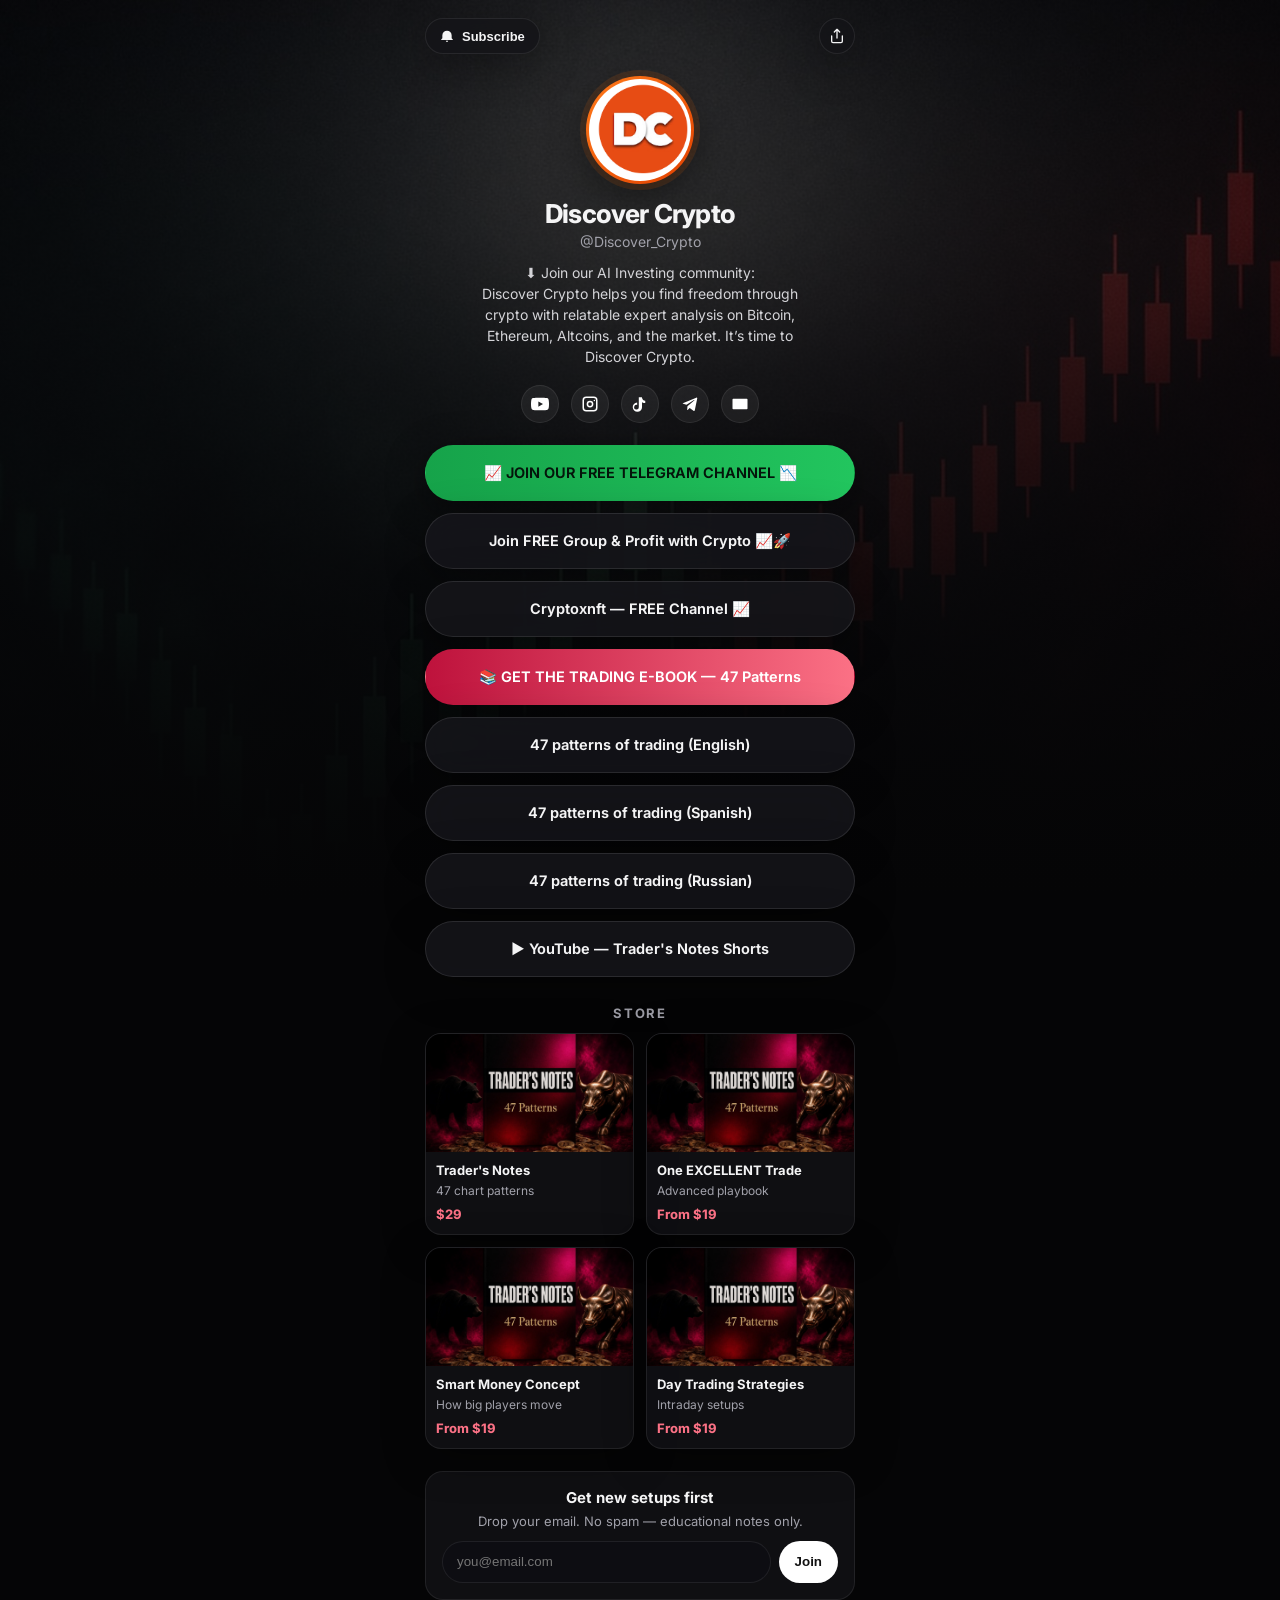
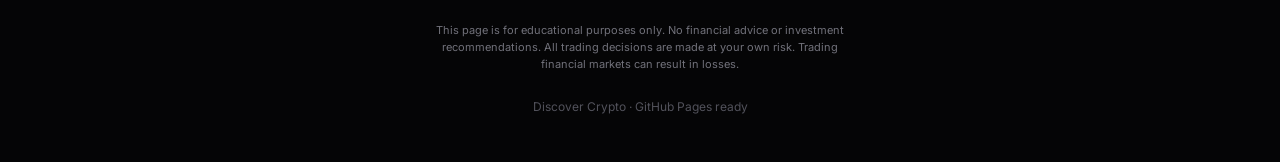
==== index.html @ 6f2336ed "Add files via upload" ====
<!DOCTYPE html>
<html lang="en">
<head>
  <meta charset="UTF-8" />
  <meta name="viewport" content="width=device-width, initial-scale=1, viewport-fit=cover" />
  <title>Discover Crypto — Link in Bio</title>
  <meta name="description" content="@Discover_Crypto | Discover Crypto helps you find freedom through crypto with relatable expert analysis on Bitcoin, Ethereum, Altcoins, and the market." />
  <meta name="theme-color" content="#050506" />
  <link rel="icon" href="./assets/profile.png" />
  <link rel="preconnect" href="https://fonts.googleapis.com" />
  <link rel="preconnect" href="https://fonts.gstatic.com" crossorigin />
  <link href="https://fonts.googleapis.com/css2?family=Inter:wght@400;500;600;700;800&display=swap" rel="stylesheet" />
  <link rel="stylesheet" href="./css/style.css" />
</head>
<body>
  <main class="app">
    <div class="topbar">
      <button class="chip" id="subscribeBtn" type="button">
        <svg width="14" height="14" viewBox="0 0 24 24" fill="none"><path d="M12 22a2 2 0 0 0 2-2H10a2 2 0 0 0 2 2Zm8-6V11a8 8 0 1 0-16 0v5l-2 2v1h20v-1l-2-2Z" fill="currentColor"/></svg>
        Subscribe
      </button>
      <button class="icon-btn" id="shareBtn" type="button" aria-label="Share">
        <svg width="16" height="16" viewBox="0 0 24 24" fill="none"><path d="M4 12v8a2 2 0 0 0 2 2h12a2 2 0 0 0 2-2v-8M16 6l-4-4-4 4M12 2v13" stroke="currentColor" stroke-width="2" stroke-linecap="round" stroke-linejoin="round"/></svg>
      </button>
    </div>

    <section class="profile">
      <div class="avatar-wrap">
        <img src="./assets/profile.png" alt="Discover Crypto logo" />
      </div>
      <h1 class="name">Discover Crypto</h1>
      <p class="handle">@Discover_Crypto</p>
      <p class="bio">⬇️ Join our AI Investing community:<br/>Discover Crypto helps you find freedom through crypto with relatable expert analysis on Bitcoin, Ethereum, Altcoins, and the market. It’s time to Discover Crypto.</p>
    </section>

    <nav class="socials" aria-label="Social links">
      <a href="https://www.youtube.com/@TradersNotes" target="_blank" rel="noopener" aria-label="YouTube">
        <svg viewBox="0 0 24 24"><path d="M23.5 6.2a3 3 0 0 0-2.1-2.1C19.5 3.6 12 3.6 12 3.6s-7.5 0-9.4.5A3 3 0 0 0 .5 6.2 31 31 0 0 0 0 12a31 31 0 0 0 .5 5.8 3 3 0 0 0 2.1 2.1c1.9.5 9.4.5 9.4.5s7.5 0 9.4-.5a3 3 0 0 0 2.1-2.1A31 31 0 0 0 24 12a31 31 0 0 0-.5-5.8ZM9.8 15.5V8.5L16 12l-6.2 3.5Z"/></svg>
      </a>
      <a href="https://www.instagram.com/traders_notes_ebook/" target="_blank" rel="noopener" aria-label="Instagram">
        <svg viewBox="0 0 24 24"><path d="M7 2h10a5 5 0 0 1 5 5v10a5 5 0 0 1-5 5H7a5 5 0 0 1-5-5V7a5 5 0 0 1 5-5Zm10 2H7a3 3 0 0 0-3 3v10a3 3 0 0 0 3 3h10a3 3 0 0 0 3-3V7a3 3 0 0 0-3-3Zm-5 3.5A4.5 4.5 0 1 1 7.5 12 4.5 4.5 0 0 1 12 7.5Zm0 2A2.5 2.5 0 1 0 14.5 12 2.5 2.5 0 0 0 12 9.5ZM17.8 6.2a1 1 0 1 1-1 1 1 1 0 0 1 1-1Z"/></svg>
      </a>
      <a href="https://www.tiktok.com/@traders_notes_team" target="_blank" rel="noopener" aria-label="TikTok">
        <svg viewBox="0 0 24 24"><path d="M14.5 3c.4 2.6 1.8 4.4 4.5 4.7v3.1c-1.5 0-2.9-.5-4.3-1.3v6.7A6.2 6.2 0 1 1 8.2 10v3.2a3.1 3.1 0 1 0 2.2 3V3h4.1Z"/></svg>
      </a>
      <a href="https://t.me/+TPwMDtACfeI5MmRh" target="_blank" rel="noopener" aria-label="Telegram">
        <svg viewBox="0 0 24 24"><path d="M21.7 4.3 18.4 20.2c-.2 1.1-.9 1.3-1.8.8l-5-3.7-2.4 2.3c-.3.3-.5.5-1 .5l.4-5.1L17.9 7c.4-.4 0-.6-.6-.2l-10 6.3-4.3-1.3c-.9-.3-.9-.9.2-1.3L20.3 3.5c.8-.3 1.5.2 1.4.8Z"/></svg>
      </a>
      <a href="mailto:easytradingeasy@gmail.com" aria-label="Email">
        <svg viewBox="0 0 24 24"><path d="M3 5h18a1 1 0 0 1 1 1v12a1 1 0 0 1-1 1H3a1 1 0 0 1-1-1V6a1 1 0 0 1 1-1Zm9 7.2L4.3 6.6h15.4L12 12.2Zm0 2.3 8-6.2V18H4V8.3l8 6.2Z"/></svg>
      </a>
    </nav>

    <section class="links">
      <a class="link-btn primary" href="https://t.me/+TPwMDtACfeI5MmRh" target="_blank" rel="noopener">📈 JOIN OUR FREE TELEGRAM CHANNEL 📉</a>
      <a class="link-btn" href="https://t.me/+TPwMDtACfeI5MmRh" target="_blank" rel="noopener">Join FREE Group &amp; Profit with Crypto 📈🚀</a>
      <a class="link-btn" href="https://cryptoxnft.org" target="_blank" rel="noopener">Cryptoxnft — FREE Channel 📈</a>
      <a class="link-btn hot" href="https://gtraders.gumroad.com/l/TradersNotes" target="_blank" rel="noopener">📚 GET THE TRADING E-BOOK — 47 Patterns</a>
      <a class="link-btn" href="https://gtraders.gumroad.com/l/TradersNotes" target="_blank" rel="noopener">47 patterns of trading (English)</a>
      <a class="link-btn" href="https://gtraders.gumroad.com/l/TradersNotes" target="_blank" rel="noopener">47 patterns of trading (Spanish)</a>
      <a class="link-btn" href="https://gtraders.gumroad.com/l/TradersNotes" target="_blank" rel="noopener">47 patterns of trading (Russian)</a>
      <a class="link-btn" href="https://www.youtube.com/@TradersNotes" target="_blank" rel="noopener">▶️ YouTube — Trader's Notes Shorts</a>
    </section>

    <h2 class="section-title">Store</h2>
    <section class="store">
      <a class="product" href="https://gtraders.gumroad.com/l/TradersNotes" target="_blank" rel="noopener">
        <img src="./assets/book-main.jpg" alt="Trader's Notes book cover" />
        <div class="product-body">
          <h3>Trader's Notes</h3>
          <p>47 chart patterns</p>
          <div class="price">$29</div>
        </div>
      </a>
      <a class="product" href="https://gtraders.gumroad.com/l/TradersNotes" target="_blank" rel="noopener">
        <img src="./assets/book-main.jpg" alt="One Excellent Trade" />
        <div class="product-body">
          <h3>One EXCELLENT Trade</h3>
          <p>Advanced playbook</p>
          <div class="price">From $19</div>
        </div>
      </a>
      <a class="product" href="https://gtraders.gumroad.com/l/TradersNotes" target="_blank" rel="noopener">
        <img src="./assets/book-main.jpg" alt="Smart Money Concept" />
        <div class="product-body">
          <h3>Smart Money Concept</h3>
          <p>How big players move</p>
          <div class="price">From $19</div>
        </div>
      </a>
      <a class="product" href="https://gtraders.gumroad.com/l/TradersNotes" target="_blank" rel="noopener">
        <img src="./assets/book-main.jpg" alt="Day Trading Strategies" />
        <div class="product-body">
          <h3>Day Trading Strategies</h3>
          <p>Intraday setups</p>
          <div class="price">From $19</div>
        </div>
      </a>
    </section>

    <section class="email-box">
      <h3>Get new setups first</h3>
      <p>Drop your email. No spam — educational notes only.</p>
      <form class="email-row" id="emailForm">
        <input type="email" name="email" placeholder="you@email.com" required />
        <button type="submit">Join</button>
      </form>
    </section>

    <p class="disclaimer">
      This page is for educational purposes only. No financial advice or investment recommendations.
      All trading decisions are made at your own risk. Trading financial markets can result in losses.
    </p>
    <p class="footer">Discover Crypto · GitHub Pages ready</p>
  </main>

  <div class="toast" id="toast"></div>

  <div class="modal" id="subscribeModal">
    <div class="modal-card">
      <h3>Subscribe</h3>
      <p>Get notified when new pattern notes drop.</p>
      <form id="subForm">
        <input type="email" placeholder="Email address" required />
        <div style="display:flex;gap:8px;margin-top:12px;">
          <button type="button" class="link-btn" id="closeModal" style="flex:1;min-height:42px;">Close</button>
          <button type="submit" class="link-btn primary" style="flex:1;min-height:42px;">Subscribe</button>
        </div>
      </form>
    </div>
  </div>

  <script src="./js/main.js"></script>
</body>
</html>
---- css/style.css ----
:root {
  --bg: #0b0c10;
  --card: rgba(18, 18, 22, 0.72);
  --card-solid: #16161c;
  --line: rgba(255, 255, 255, 0.08);
  --text: #f4f4f5;
  --muted: #a1a1aa;
  --green: #22c55e;
  --red: #ef4444;
  --accent: #e24100;
  --orange: #ff6a00;
  --radius: 18px;
  --max: 430px;
  --shadow: 0 10px 40px rgba(0, 0, 0, 0.35);
}

* { box-sizing: border-box; margin: 0; padding: 0; }

html, body {
  min-height: 100%;
  background: #050506;
  color: var(--text);
  font-family: Inter, ui-sans-serif, system-ui, -apple-system, "Segoe UI", sans-serif;
  -webkit-font-smoothing: antialiased;
}

body {
  background:
    linear-gradient(180deg, rgba(5,5,8,.55) 0%, rgba(5,5,8,.82) 42%, #050506 100%),
    url("../assets/bg.jpg") center top / cover no-repeat fixed;
}

a { color: inherit; text-decoration: none; }

.app {
  width: min(var(--max), calc(100% - 28px));
  margin: 0 auto;
  padding: 18px 0 48px;
}

.topbar {
  display: flex;
  justify-content: space-between;
  align-items: center;
  margin-bottom: 22px;
}

.chip, .icon-btn {
  background: rgba(20, 20, 24, 0.78);
  border: 1px solid var(--line);
  backdrop-filter: blur(16px);
  color: var(--text);
  box-shadow: var(--shadow);
}

.chip {
  display: inline-flex;
  align-items: center;
  gap: 8px;
  height: 36px;
  padding: 0 14px;
  border-radius: 999px;
  font-size: 13px;
  font-weight: 600;
  cursor: pointer;
}

.icon-btn {
  width: 36px;
  height: 36px;
  border-radius: 50%;
  display: grid;
  place-items: center;
  cursor: pointer;
}

.profile {
  text-align: center;
}

.avatar-wrap {
  width: 108px;
  height: 108px;
  margin: 0 auto 14px;
  border-radius: 50%;
  padding: 3px;
  background: linear-gradient(135deg, #ff7a1a, #e24100);
  box-shadow: 0 0 0 6px rgba(255,106,0,0.12), 0 16px 40px rgba(0,0,0,.45);
}

.avatar-wrap img {
  width: 100%;
  height: 100%;
  object-fit: cover;
  border-radius: 50%;
  display: block;
  background: #e24100;
}

.name {
  font-size: 26px;
  letter-spacing: -0.03em;
  font-weight: 750;
}

.handle {
  margin-top: 4px;
  color: var(--muted);
  font-size: 14px;
}

.bio {
  margin: 12px auto 0;
  max-width: 360px;
  color: #d4d4d8;
  font-size: 14px;
  line-height: 1.5;
}

.socials {
  display: flex;
  justify-content: center;
  gap: 12px;
  margin: 18px 0 22px;
}

.socials a {
  width: 38px;
  height: 38px;
  border-radius: 50%;
  display: grid;
  place-items: center;
  background: rgba(255,255,255,0.06);
  border: 1px solid var(--line);
  transition: transform .2s ease, background .2s ease;
}

.socials a:hover { transform: translateY(-2px); background: rgba(255,255,255,0.12); }
.socials svg { width: 18px; height: 18px; fill: #fff; }

.links { display: grid; gap: 12px; }

.link-btn {
  display: flex;
  align-items: center;
  justify-content: center;
  min-height: 56px;
  padding: 12px 18px;
  border-radius: 999px;
  background: rgba(22, 22, 28, 0.82);
  border: 1px solid rgba(255,255,255,0.1);
  backdrop-filter: blur(18px);
  font-weight: 650;
  font-size: 14.5px;
  text-align: center;
  line-height: 1.35;
  box-shadow: var(--shadow);
  transition: transform .18s ease, border-color .18s ease, background .18s ease;
}

.link-btn:hover {
  transform: translateY(-2px);
  border-color: rgba(34,197,94,.45);
  background: rgba(28, 28, 36, 0.92);
}

.link-btn.primary {
  background: linear-gradient(90deg, #16a34a, #22c55e);
  color: #04140a;
  border-color: transparent;
}

.link-btn.hot {
  background: linear-gradient(90deg, #be123c, #fb7185);
  color: #fff;
  border-color: transparent;
}

.section-title {
  margin: 28px 0 12px;
  text-align: center;
  font-size: 13px;
  letter-spacing: .14em;
  text-transform: uppercase;
  color: #a1a1aa;
  font-weight: 700;
}

.store {
  display: grid;
  grid-template-columns: 1fr 1fr;
  gap: 12px;
}

.product {
  background: rgba(18,18,22,.78);
  border: 1px solid var(--line);
  border-radius: 16px;
  overflow: hidden;
  box-shadow: var(--shadow);
  transition: transform .18s ease;
}

.product:hover { transform: translateY(-3px); }

.product img {
  width: 100%;
  height: 118px;
  object-fit: cover;
  display: block;
}

.product-body { padding: 10px 10px 12px; }
.product-body h3 {
  font-size: 13px;
  font-weight: 700;
  line-height: 1.3;
}
.product-body p {
  margin-top: 4px;
  font-size: 12px;
  color: var(--muted);
}
.price {
  margin-top: 8px;
  font-size: 13px;
  font-weight: 750;
  color: #fb7185;
}

.email-box {
  margin-top: 22px;
  padding: 16px;
  border-radius: var(--radius);
  background: rgba(18,18,22,.78);
  border: 1px solid var(--line);
  text-align: center;
}

.email-box h3 { font-size: 15px; margin-bottom: 6px; }
.email-box p { color: var(--muted); font-size: 13px; margin-bottom: 12px; }

.email-row {
  display: flex;
  gap: 8px;
}

.email-row input {
  flex: 1;
  height: 42px;
  border-radius: 999px;
  border: 1px solid var(--line);
  background: #0d0d12;
  color: #fff;
  padding: 0 14px;
  outline: none;
}

.email-row button {
  height: 42px;
  border: 0;
  border-radius: 999px;
  padding: 0 16px;
  font-weight: 700;
  cursor: pointer;
  background: #fff;
  color: #111;
}

.disclaimer {
  margin-top: 22px;
  color: #71717a;
  font-size: 11px;
  line-height: 1.55;
  text-align: center;
}

.footer {
  margin-top: 26px;
  text-align: center;
  color: #52525b;
  font-size: 12px;
}

.toast {
  position: fixed;
  left: 50%;
  bottom: 24px;
  transform: translateX(-50%) translateY(20px);
  background: #fff;
  color: #111;
  padding: 10px 16px;
  border-radius: 999px;
  font-size: 13px;
  font-weight: 650;
  opacity: 0;
  pointer-events: none;
  transition: .25s ease;
  z-index: 20;
}

.toast.show {
  opacity: 1;
  transform: translateX(-50%) translateY(0);
}

.modal {
  position: fixed;
  inset: 0;
  background: rgba(0,0,0,.55);
  display: none;
  place-items: center;
  z-index: 30;
  padding: 20px;
}

.modal.open { display: grid; }

.modal-card {
  width: min(360px, 100%);
  background: #16161c;
  border: 1px solid var(--line);
  border-radius: 18px;
  padding: 18px;
}

.modal-card h3 { margin-bottom: 8px; }
.modal-card p { color: var(--muted); font-size: 13px; margin-bottom: 14px; }
.modal-card input {
  width: 100%;
  height: 40px;
  border-radius: 10px;
  border: 1px solid var(--line);
  background: #0d0d12;
  color: #fff;
  padding: 0 12px;
}

@media (min-width: 900px) {
  body { background-attachment: fixed; }
}
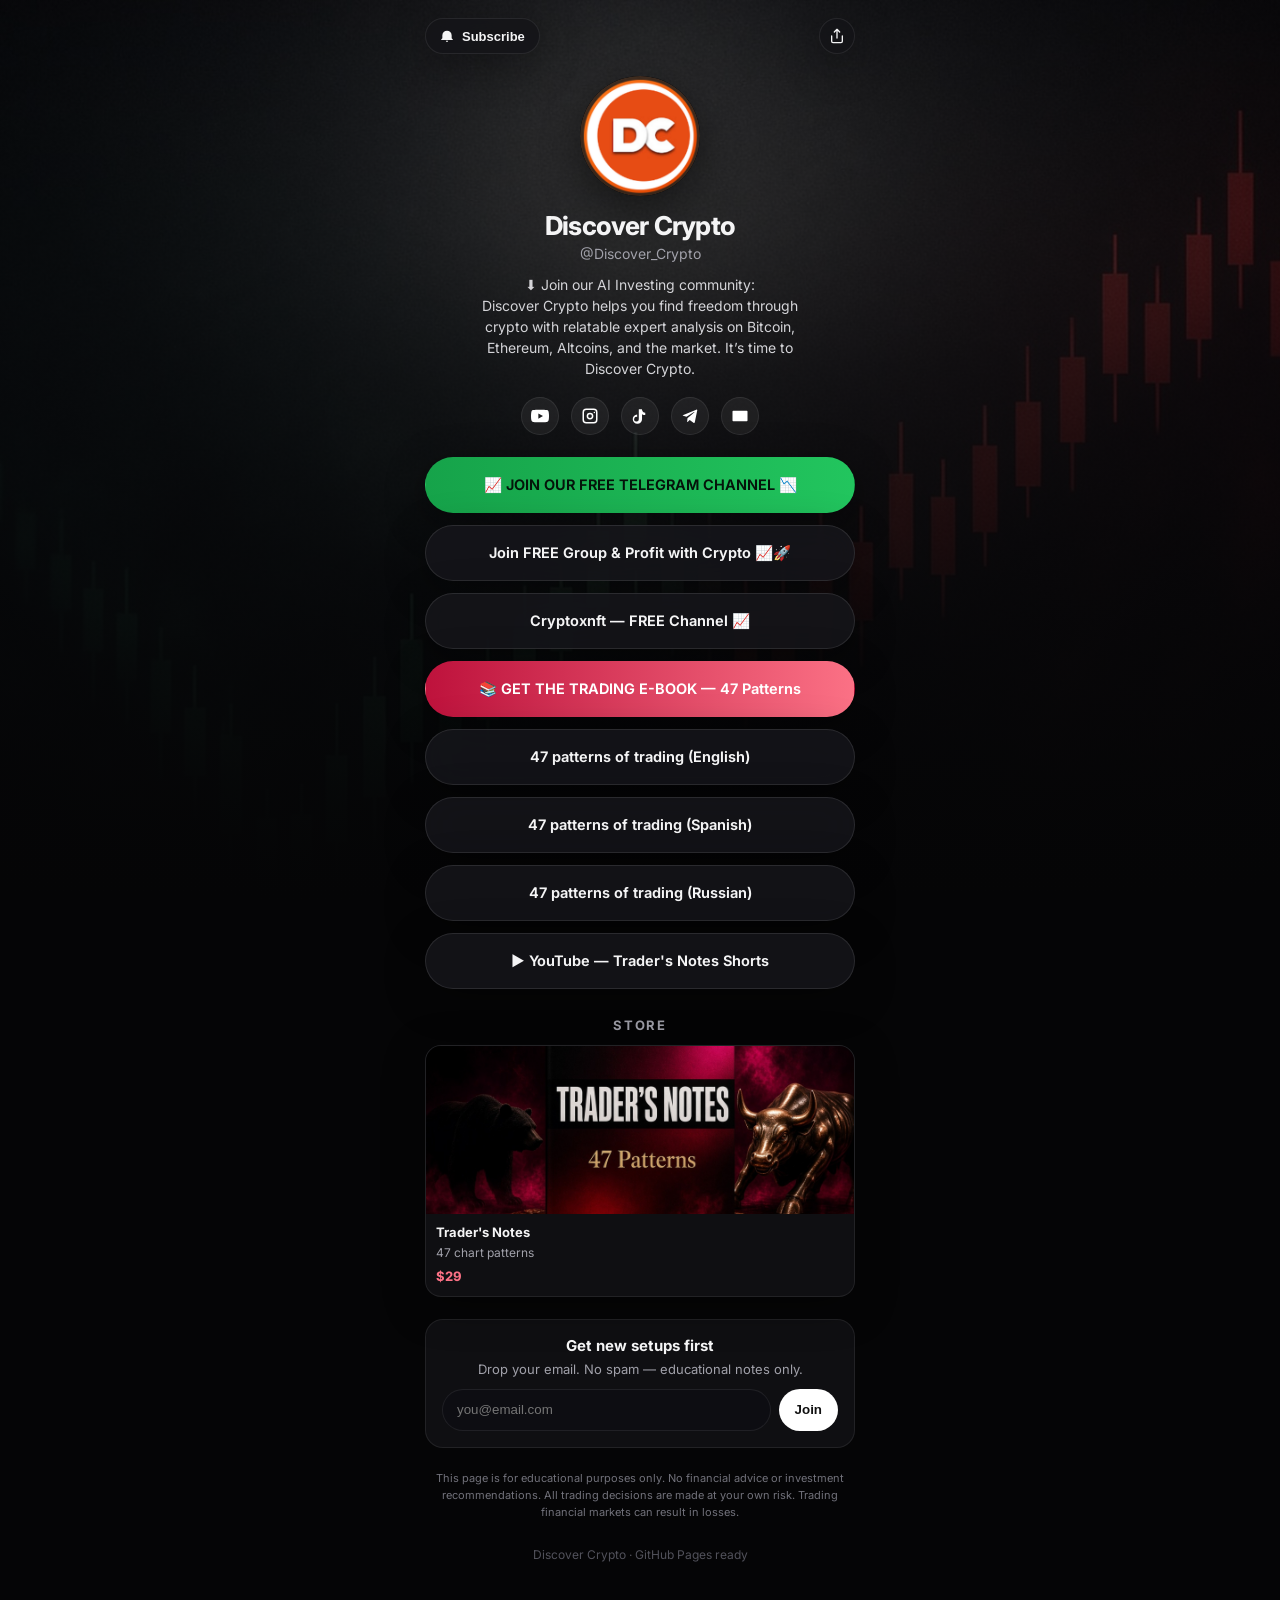
==== commit 8b9fbae4: "Add files via upload" ====
--- a/index.html
+++ b/index.html
@@ -72,30 +72,6 @@
           <div class="price">$29</div>
         </div>
       </a>
-      <a class="product" href="https://gtraders.gumroad.com/l/TradersNotes" target="_blank" rel="noopener">
-        <img src="./assets/book-main.jpg" alt="One Excellent Trade" />
-        <div class="product-body">
-          <h3>One EXCELLENT Trade</h3>
-          <p>Advanced playbook</p>
-          <div class="price">From $19</div>
-        </div>
-      </a>
-      <a class="product" href="https://gtraders.gumroad.com/l/TradersNotes" target="_blank" rel="noopener">
-        <img src="./assets/book-main.jpg" alt="Smart Money Concept" />
-        <div class="product-body">
-          <h3>Smart Money Concept</h3>
-          <p>How big players move</p>
-          <div class="price">From $19</div>
-        </div>
-      </a>
-      <a class="product" href="https://gtraders.gumroad.com/l/TradersNotes" target="_blank" rel="noopener">
-        <img src="./assets/book-main.jpg" alt="Day Trading Strategies" />
-        <div class="product-body">
-          <h3>Day Trading Strategies</h3>
-          <p>Intraday setups</p>
-          <div class="price">From $19</div>
-        </div>
-      </a>
     </section>
 
     <section class="email-box">
--- a/css/style.css
+++ b/css/style.css
@@ -79,22 +79,27 @@
 }
 
 .avatar-wrap {
-  width: 108px;
-  height: 108px;
+  width: 120px;
+  height: 120px;
   margin: 0 auto 14px;
   border-radius: 50%;
-  padding: 3px;
-  background: linear-gradient(135deg, #ff7a1a, #e24100);
-  box-shadow: 0 0 0 6px rgba(255,106,0,0.12), 0 16px 40px rgba(0,0,0,.45);
+  padding: 0;
+  background: #0c0c0e;
+  box-shadow: 0 16px 40px rgba(0,0,0,.45);
+  overflow: hidden;
+  display: flex;
+  align-items: center;
+  justify-content: center;
 }
 
 .avatar-wrap img {
   width: 100%;
   height: 100%;
-  object-fit: cover;
+  object-fit: contain;
+  object-position: center center;
   border-radius: 50%;
   display: block;
-  background: #e24100;
+  background: #0c0c0e;
 }
 
 .name {
@@ -188,7 +193,7 @@
 
 .store {
   display: grid;
-  grid-template-columns: 1fr 1fr;
+  grid-template-columns: 1fr;
   gap: 12px;
 }
 
@@ -205,8 +210,9 @@
 
 .product img {
   width: 100%;
-  height: 118px;
+  height: 168px;
   object-fit: cover;
+  object-position: center;
   display: block;
 }
 
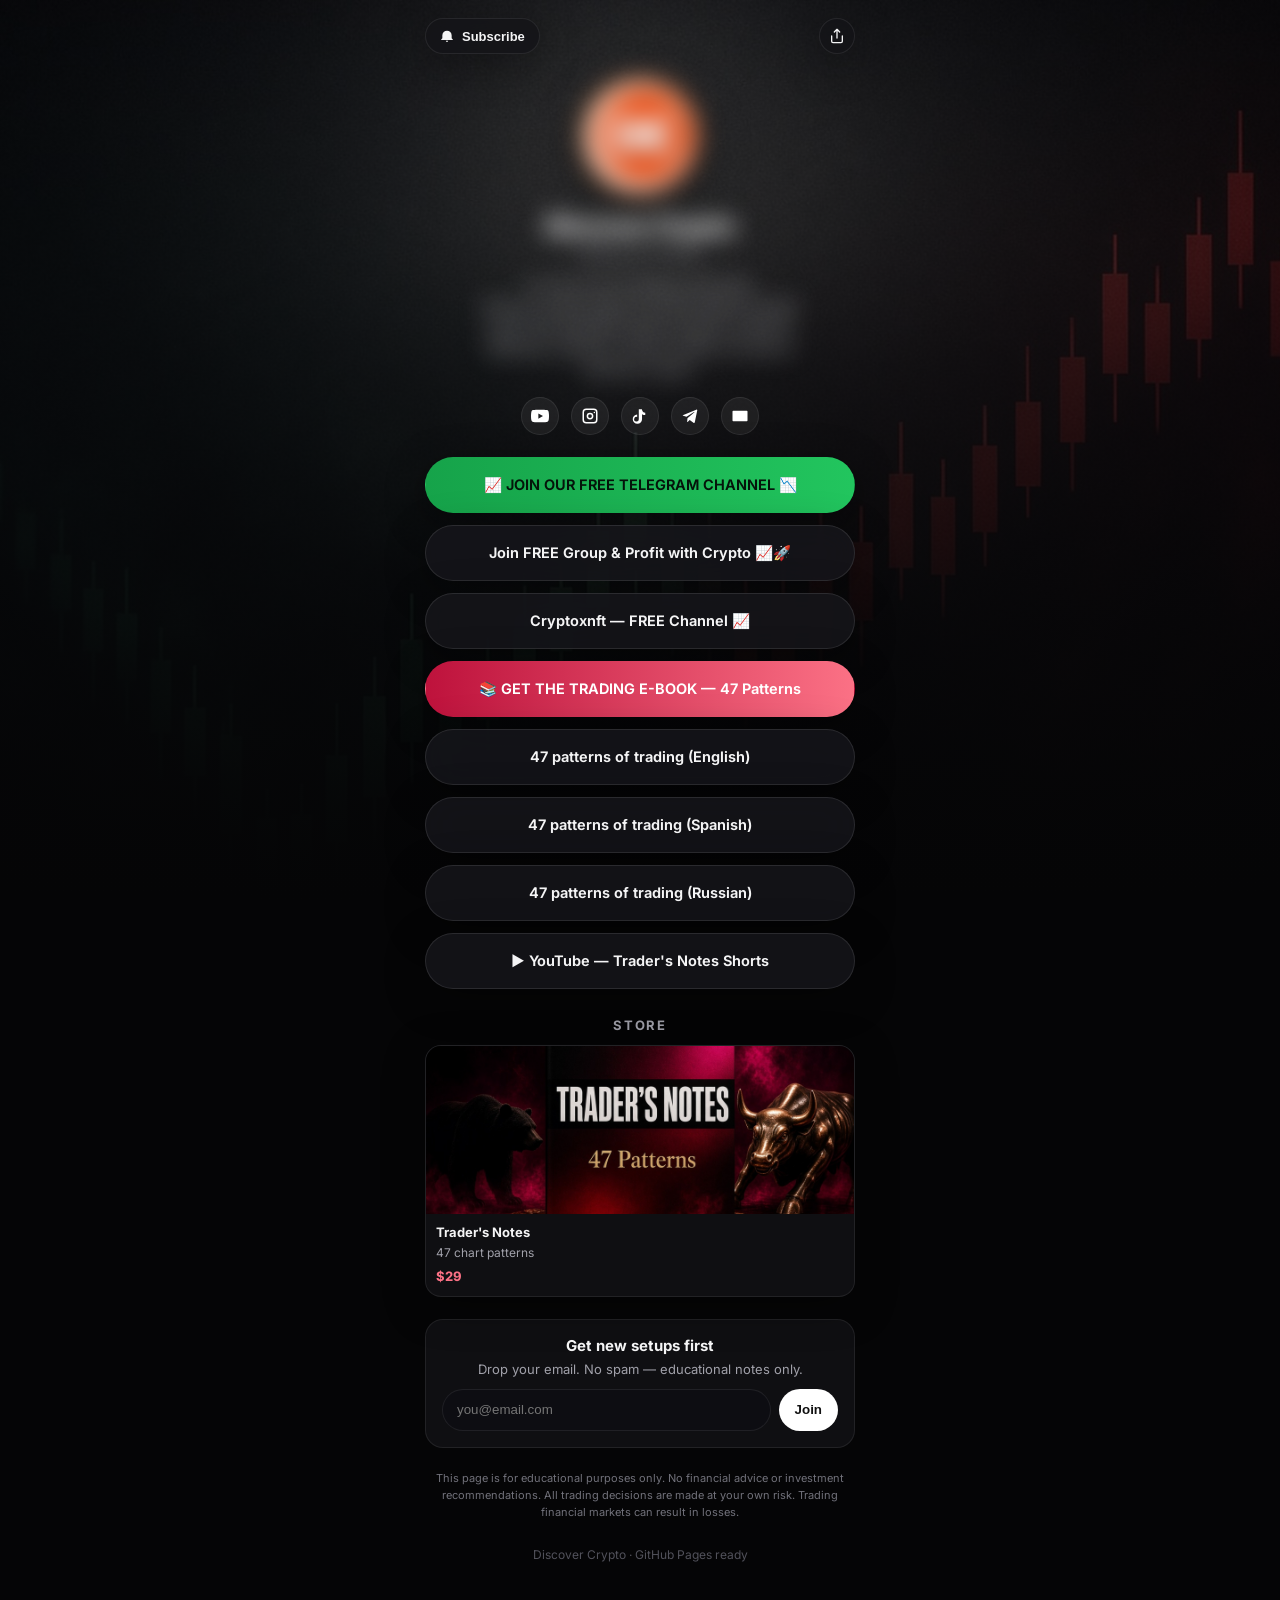
==== commit cabce456: "Add files via upload" ====
--- a/index.html
+++ b/index.html
@@ -24,13 +24,15 @@
       </button>
     </div>
 
-    <section class="profile">
-      <div class="avatar-wrap">
-        <img src="./assets/profile.png" alt="Discover Crypto logo" />
+    <section class="profile is-blurred" aria-hidden="true">
+      <div class="profile-inner">
+        <div class="avatar-wrap">
+          <img src="./assets/profile.png" alt="Discover Crypto logo" />
+        </div>
+        <h1 class="name">Discover Crypto</h1>
+        <p class="handle">@Discover_Crypto</p>
+        <p class="bio">⬇️ Join our AI Investing community:<br/>Discover Crypto helps you find freedom through crypto with relatable expert analysis on Bitcoin, Ethereum, Altcoins, and the market. It’s time to Discover Crypto.</p>
       </div>
-      <h1 class="name">Discover Crypto</h1>
-      <p class="handle">@Discover_Crypto</p>
-      <p class="bio">⬇️ Join our AI Investing community:<br/>Discover Crypto helps you find freedom through crypto with relatable expert analysis on Bitcoin, Ethereum, Altcoins, and the market. It’s time to Discover Crypto.</p>
     </section>
 
     <nav class="socials" aria-label="Social links">
--- a/css/style.css
+++ b/css/style.css
@@ -78,6 +78,17 @@
   text-align: center;
 }
 
+.profile.is-blurred {
+  position: relative;
+}
+
+.profile.is-blurred .profile-inner {
+  filter: blur(12px);
+  transform: translateZ(0);
+  user-select: none;
+  pointer-events: none;
+}
+
 .avatar-wrap {
   width: 120px;
   height: 120px;
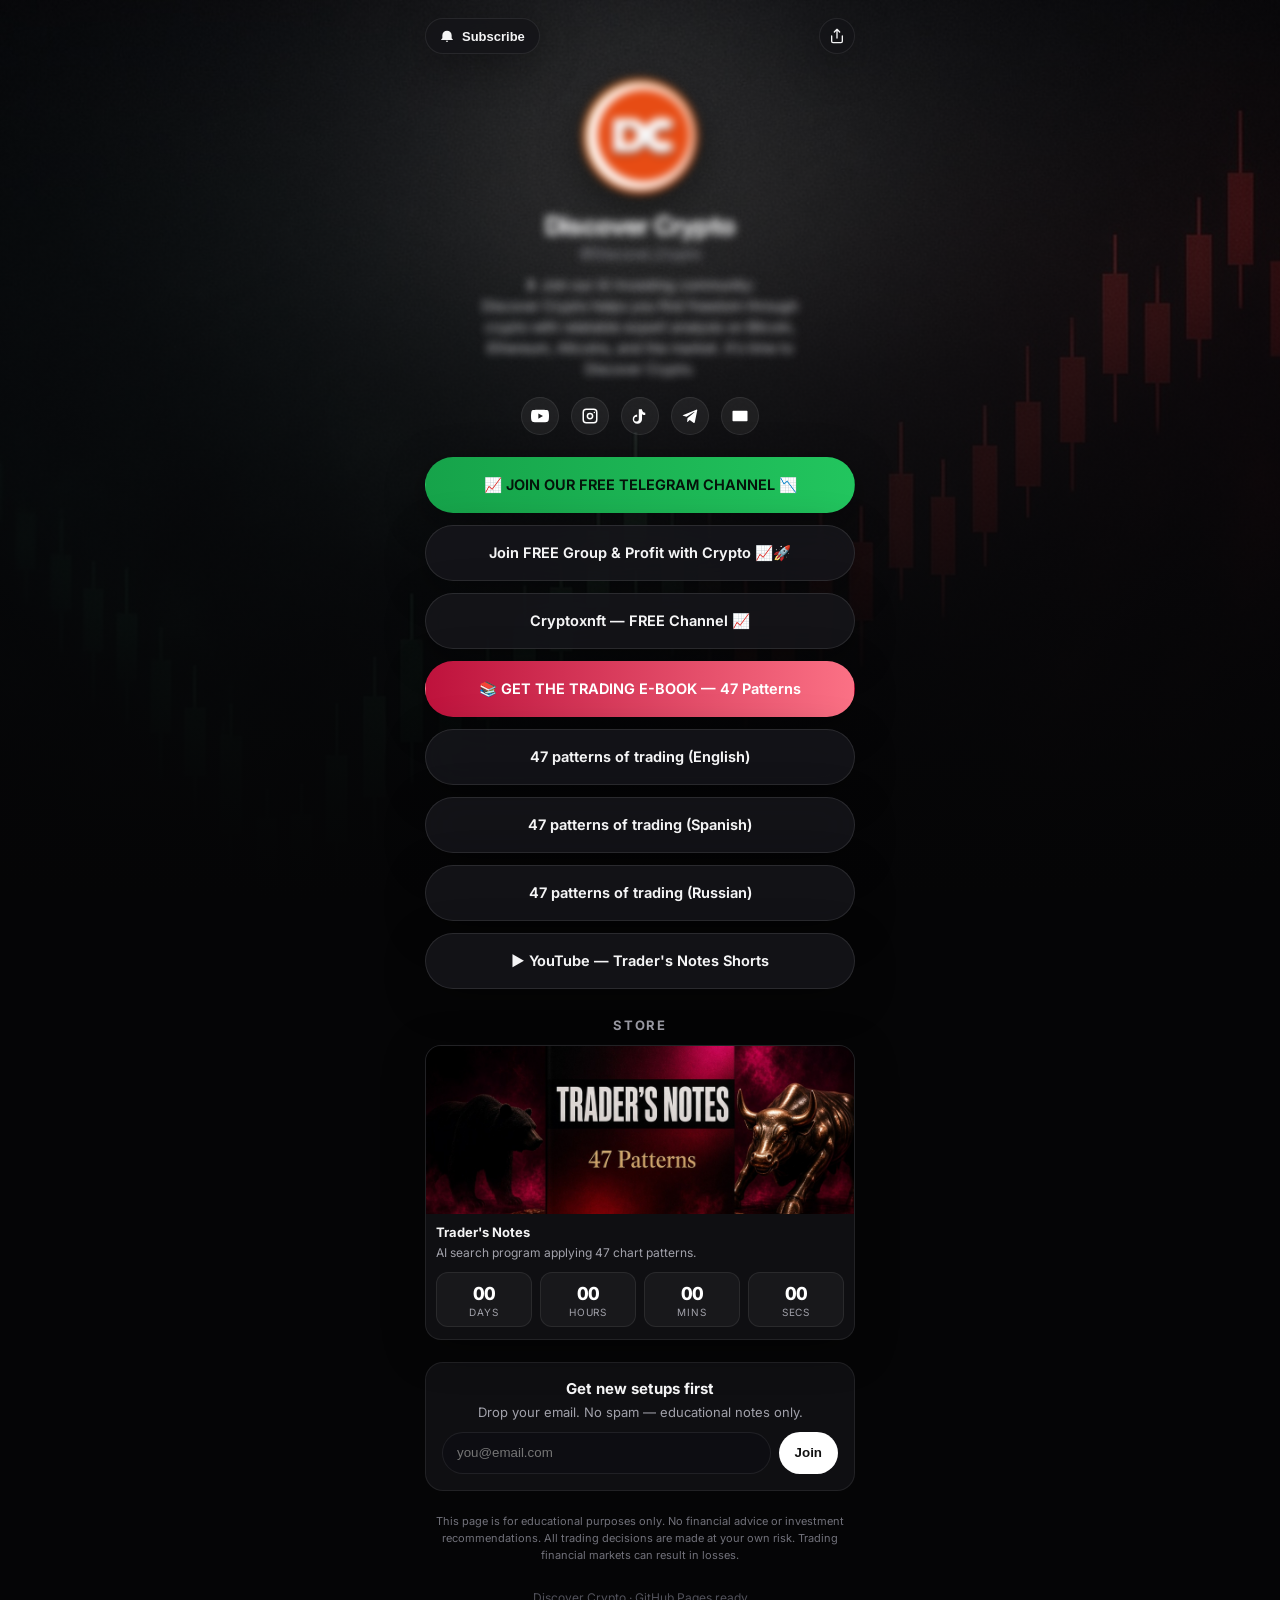
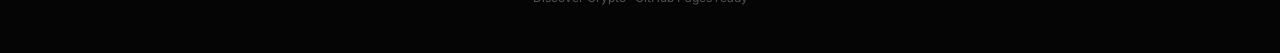
==== commit a1b552b7: "Add files via upload" ====
--- a/index.html
+++ b/index.html
@@ -70,8 +70,13 @@
         <img src="./assets/book-main.jpg" alt="Trader's Notes book cover" />
         <div class="product-body">
           <h3>Trader's Notes</h3>
-          <p>47 chart patterns</p>
-          <div class="price">$29</div>
+          <p>AI search program applying 47 chart patterns.</p>
+          <div class="countdown" id="countdown" data-end="2026-09-30T23:59:59+09:00">
+            <div class="count-unit"><strong id="cd-days">00</strong><span>Days</span></div>
+            <div class="count-unit"><strong id="cd-hours">00</strong><span>Hours</span></div>
+            <div class="count-unit"><strong id="cd-mins">00</strong><span>Mins</span></div>
+            <div class="count-unit"><strong id="cd-secs">00</strong><span>Secs</span></div>
+          </div>
         </div>
       </a>
     </section>
--- a/css/style.css
+++ b/css/style.css
@@ -83,7 +83,7 @@
 }
 
 .profile.is-blurred .profile-inner {
-  filter: blur(12px);
+  filter: blur(4px);
   transform: translateZ(0);
   user-select: none;
   pointer-events: none;
@@ -238,11 +238,38 @@
   font-size: 12px;
   color: var(--muted);
 }
-.price {
-  margin-top: 8px;
-  font-size: 13px;
-  font-weight: 750;
-  color: #fb7185;
+
+.countdown {
+  display: grid;
+  grid-template-columns: repeat(4, 1fr);
+  gap: 8px;
+  margin-top: 12px;
+}
+
+.count-unit {
+  background: rgba(255,255,255,0.04);
+  border: 1px solid var(--line);
+  border-radius: 12px;
+  padding: 10px 4px 8px;
+  text-align: center;
+}
+
+.count-unit strong {
+  display: block;
+  font-size: 18px;
+  font-weight: 800;
+  letter-spacing: -0.03em;
+  color: #fff;
+  font-variant-numeric: tabular-nums;
+}
+
+.count-unit span {
+  display: block;
+  margin-top: 2px;
+  font-size: 10px;
+  letter-spacing: 0.08em;
+  text-transform: uppercase;
+  color: #a1a1aa;
 }
 
 .email-box {
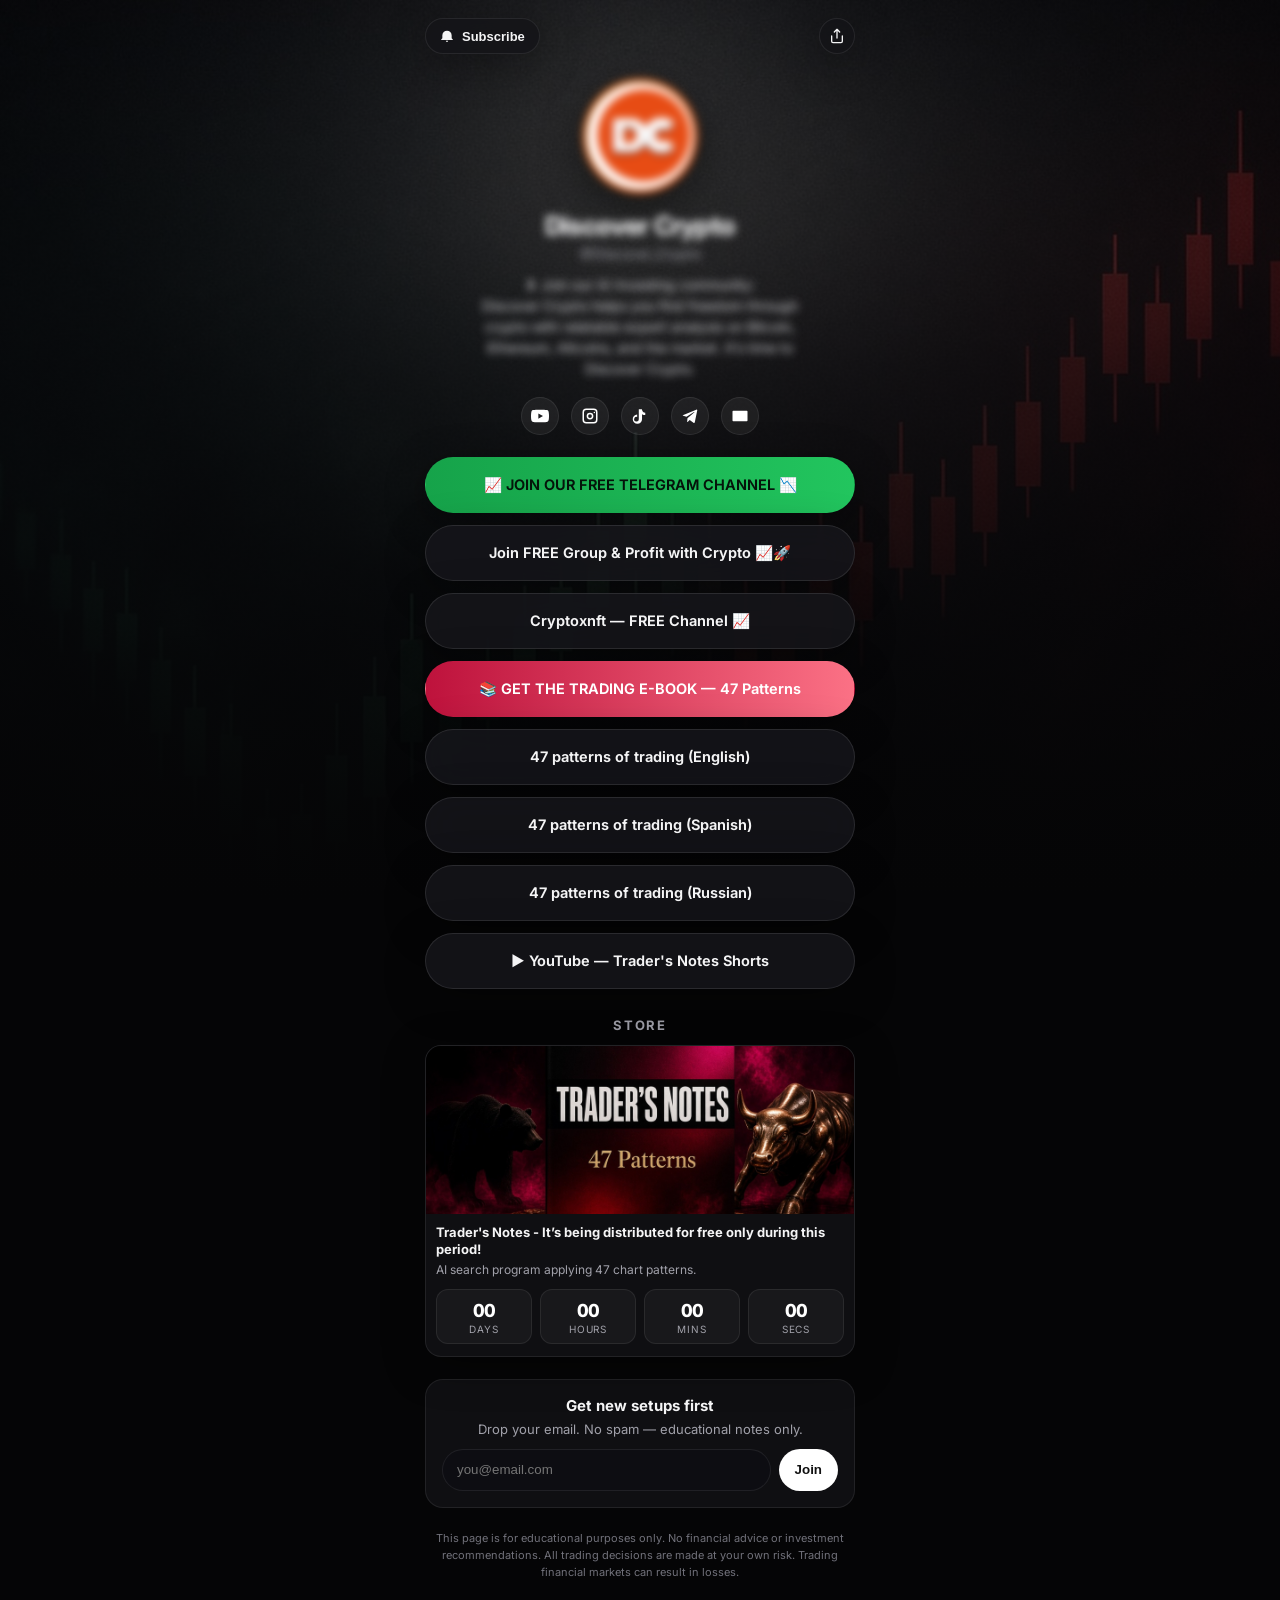
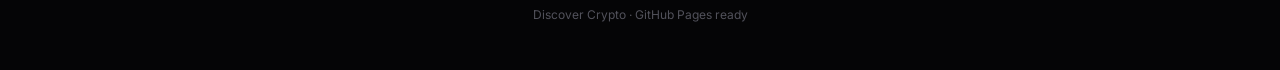
==== commit 76555c44: "Add files via upload" ====
--- a/index.html
+++ b/index.html
@@ -69,7 +69,7 @@
       <a class="product" href="https://gtraders.gumroad.com/l/TradersNotes" target="_blank" rel="noopener">
         <img src="./assets/book-main.jpg" alt="Trader's Notes book cover" />
         <div class="product-body">
-          <h3>Trader's Notes</h3>
+          <h3>Trader's Notes - It’s being distributed for free only during this period!</h3>
           <p>AI search program applying 47 chart patterns.</p>
           <div class="countdown" id="countdown" data-end="2026-09-30T23:59:59+09:00">
             <div class="count-unit"><strong id="cd-days">00</strong><span>Days</span></div>
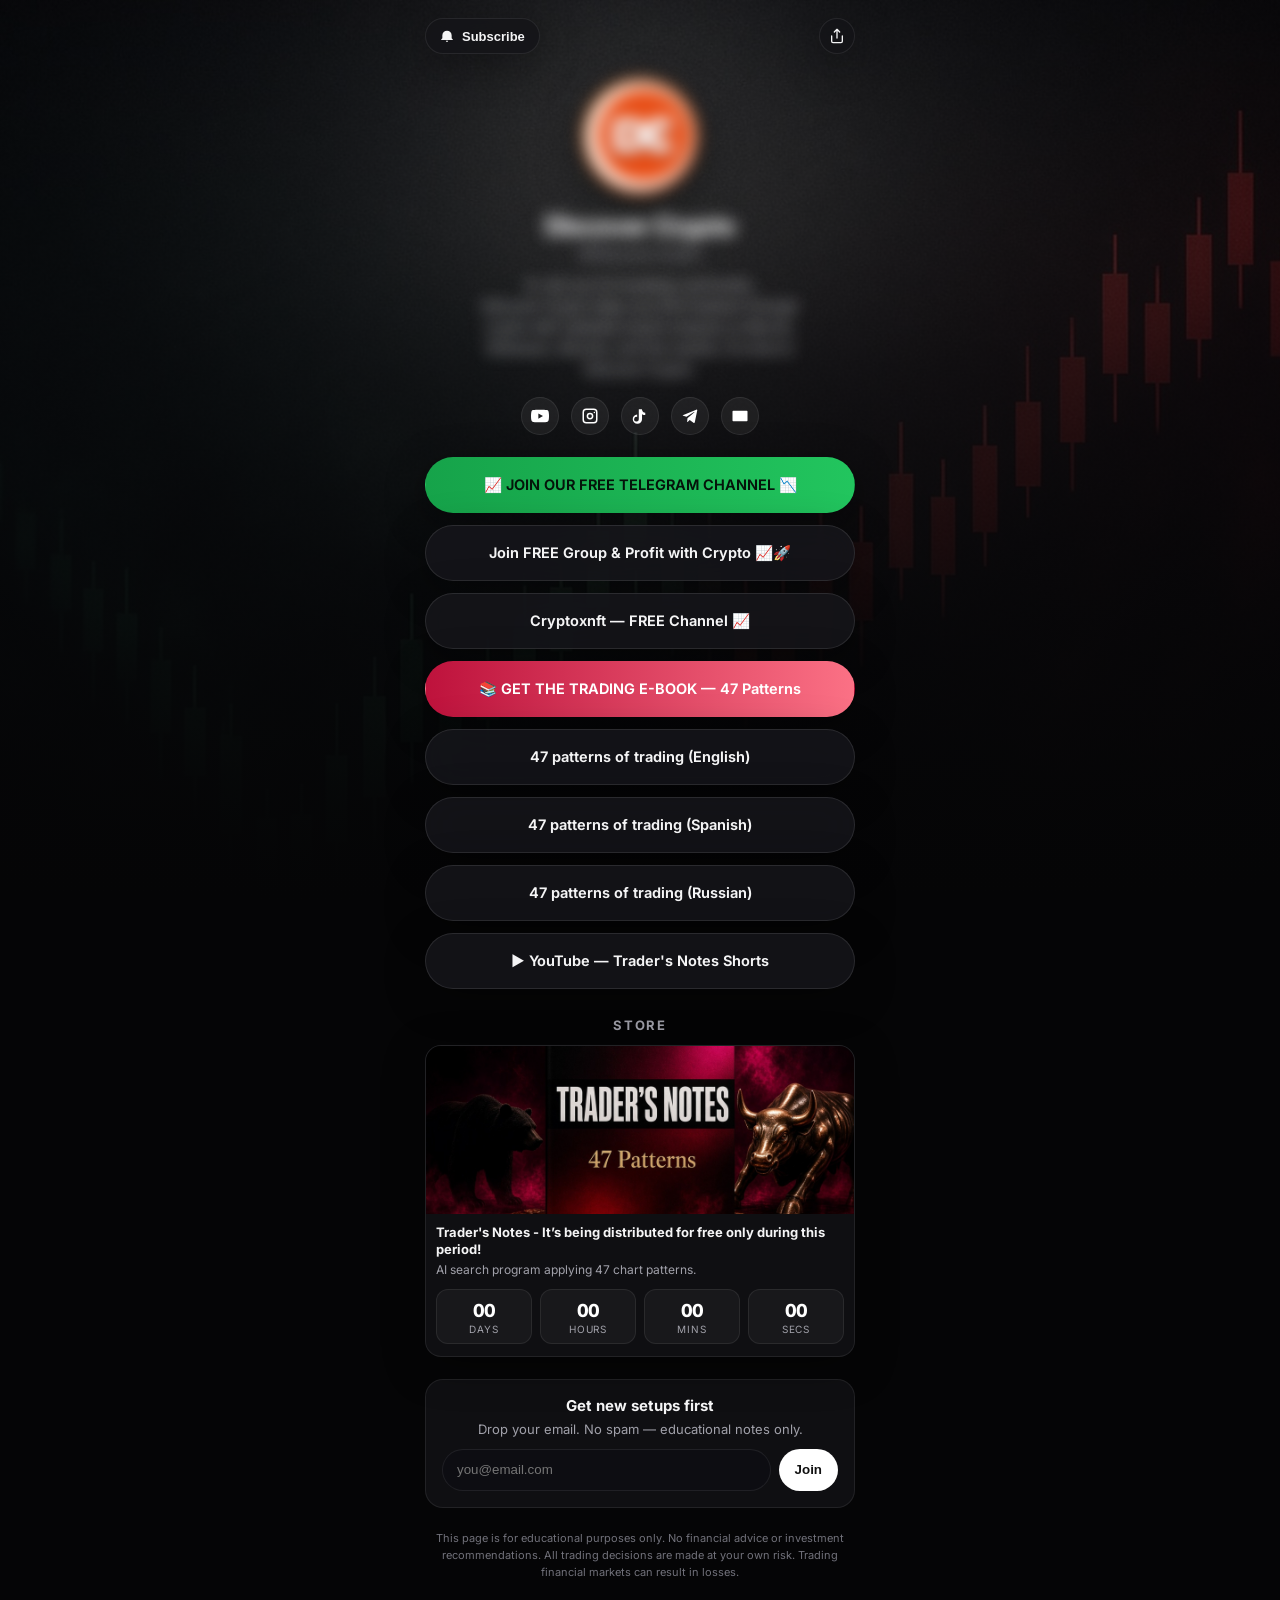
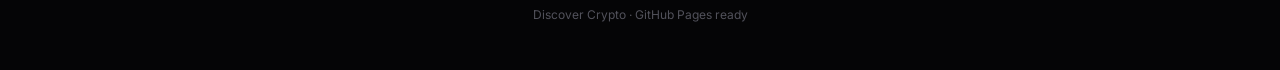
==== commit 5e4595cf: "Add files via upload" ====
--- a/index.html
+++ b/index.html
@@ -66,7 +66,7 @@
 
     <h2 class="section-title">Store</h2>
     <section class="store">
-      <a class="product" href="https://gtraders.gumroad.com/l/TradersNotes" target="_blank" rel="noopener">
+      <a class="product" href="./download.html">
         <img src="./assets/book-main.jpg" alt="Trader's Notes book cover" />
         <div class="product-body">
           <h3>Trader's Notes - It’s being distributed for free only during this period!</h3>
--- a/css/style.css
+++ b/css/style.css
@@ -83,7 +83,7 @@
 }
 
 .profile.is-blurred .profile-inner {
-  filter: blur(4px);
+  filter: blur(8px);
   transform: translateZ(0);
   user-select: none;
   pointer-events: none;
@@ -383,3 +383,76 @@
 @media (min-width: 900px) {
   body { background-attachment: fixed; }
 }
+
+.download-page .app {
+  padding-top: 28px;
+}
+
+.back-link {
+  display: inline-flex;
+  align-items: center;
+  gap: 6px;
+  color: #a1a1aa;
+  font-size: 13px;
+  margin-bottom: 22px;
+}
+
+.download-card {
+  background: rgba(18,18,22,.82);
+  border: 1px solid var(--line);
+  border-radius: 20px;
+  padding: 28px 20px 24px;
+  text-align: center;
+  box-shadow: var(--shadow);
+}
+
+.zip-logo {
+  width: 92px;
+  height: 92px;
+  margin: 0 auto 16px;
+  filter: drop-shadow(0 10px 18px rgba(0,0,0,.35));
+}
+
+.download-card h1 {
+  font-size: 16px;
+  font-weight: 750;
+  line-height: 1.4;
+  margin-bottom: 6px;
+}
+
+.file-name {
+  display: inline-flex;
+  align-items: center;
+  gap: 8px;
+  margin: 10px 0 18px;
+  padding: 8px 12px;
+  border-radius: 999px;
+  background: rgba(255,255,255,0.05);
+  border: 1px solid var(--line);
+  color: #e4e4e7;
+  font-size: 13px;
+  font-weight: 600;
+  word-break: break-all;
+}
+
+.download-btn {
+  display: flex;
+  align-items: center;
+  justify-content: center;
+  gap: 8px;
+  width: 100%;
+  min-height: 52px;
+  border-radius: 999px;
+  background: linear-gradient(90deg, #f59e0b, #ea580c);
+  color: #111;
+  font-weight: 800;
+  font-size: 15px;
+  border: 0;
+}
+
+.download-note {
+  margin-top: 14px;
+  color: #71717a;
+  font-size: 12px;
+  line-height: 1.5;
+}
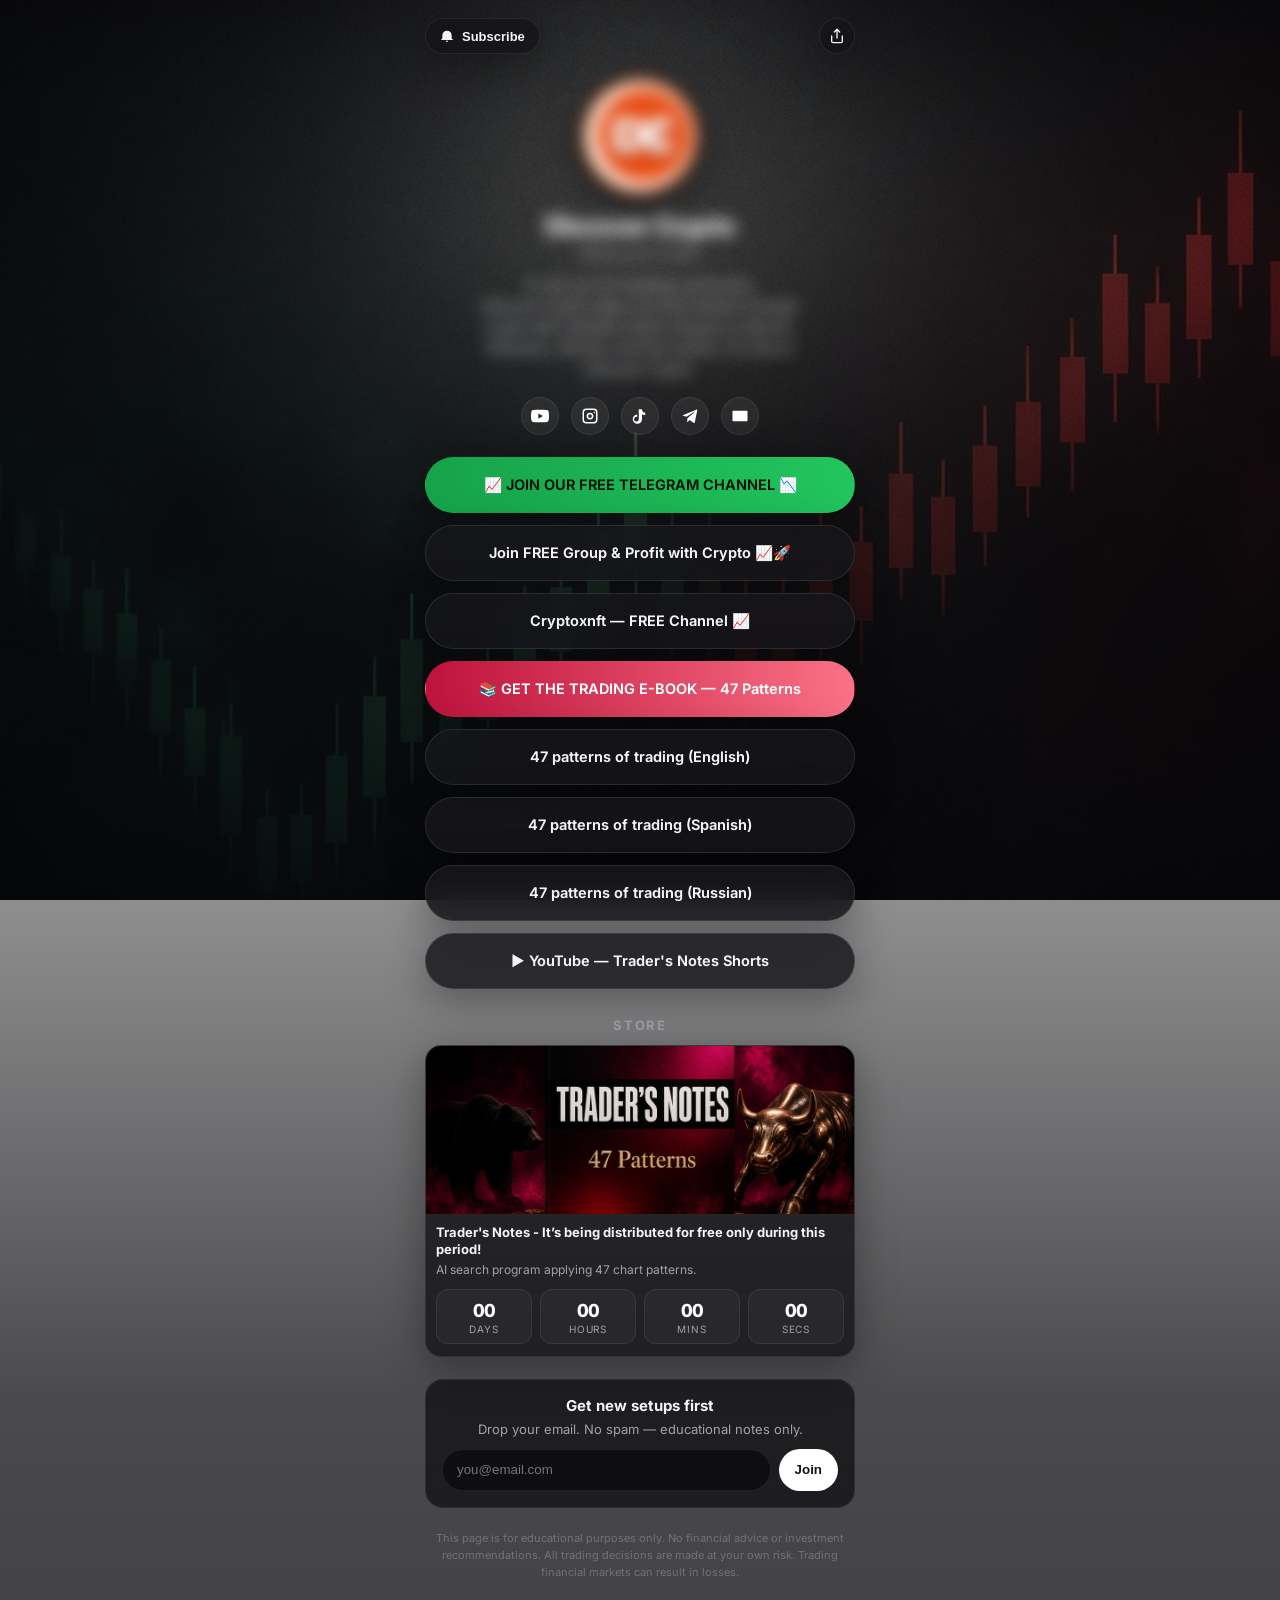
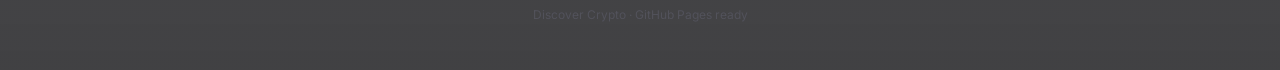
==== commit 0094baa1: "Add files via upload" ====
--- a/index.html
+++ b/index.html
@@ -99,6 +99,14 @@
 
   <div class="toast" id="toast"></div>
 
+  <div class="modal" id="lockModal">
+    <div class="modal-card">
+      <h3>Access locked</h3>
+      <p>You need to subscribe to YouTube’s membership to activate it!</p>
+      <button type="button" class="link-btn primary" id="closeLockModal" style="min-height:42px;width:100%;">OK</button>
+    </div>
+  </div>
+
   <div class="modal" id="subscribeModal">
     <div class="modal-card">
       <h3>Subscribe</h3>
--- a/css/style.css
+++ b/css/style.css
@@ -17,17 +17,25 @@
 * { box-sizing: border-box; margin: 0; padding: 0; }
 
 html, body {
-  min-height: 100%;
-  background: #050506;
+  min-height: 100vh;
+  height: 100%;
+  background-color: #050506;
   color: var(--text);
   font-family: Inter, ui-sans-serif, system-ui, -apple-system, "Segoe UI", sans-serif;
   -webkit-font-smoothing: antialiased;
 }
 
+html {
+  background:
+    linear-gradient(180deg, rgba(5,5,8,.45) 0%, rgba(5,5,8,.72) 55%, rgba(5,5,8,.78) 100%),
+    url("../assets/bg.jpg") center center / cover no-repeat fixed;
+}
+
 body {
   background:
-    linear-gradient(180deg, rgba(5,5,8,.55) 0%, rgba(5,5,8,.82) 42%, #050506 100%),
-    url("../assets/bg.jpg") center top / cover no-repeat fixed;
+    linear-gradient(180deg, rgba(5,5,8,.45) 0%, rgba(5,5,8,.72) 55%, rgba(5,5,8,.78) 100%),
+    url("../assets/bg.jpg") center center / cover no-repeat fixed;
+  background-attachment: fixed;
 }
 
 a { color: inherit; text-decoration: none; }
@@ -384,8 +392,10 @@
   body { background-attachment: fixed; }
 }
 
-.download-page .app {
+.download-page {
+  min-height: 100vh;
   padding-top: 28px;
+  padding-bottom: 48px;
 }
 
 .back-link {
